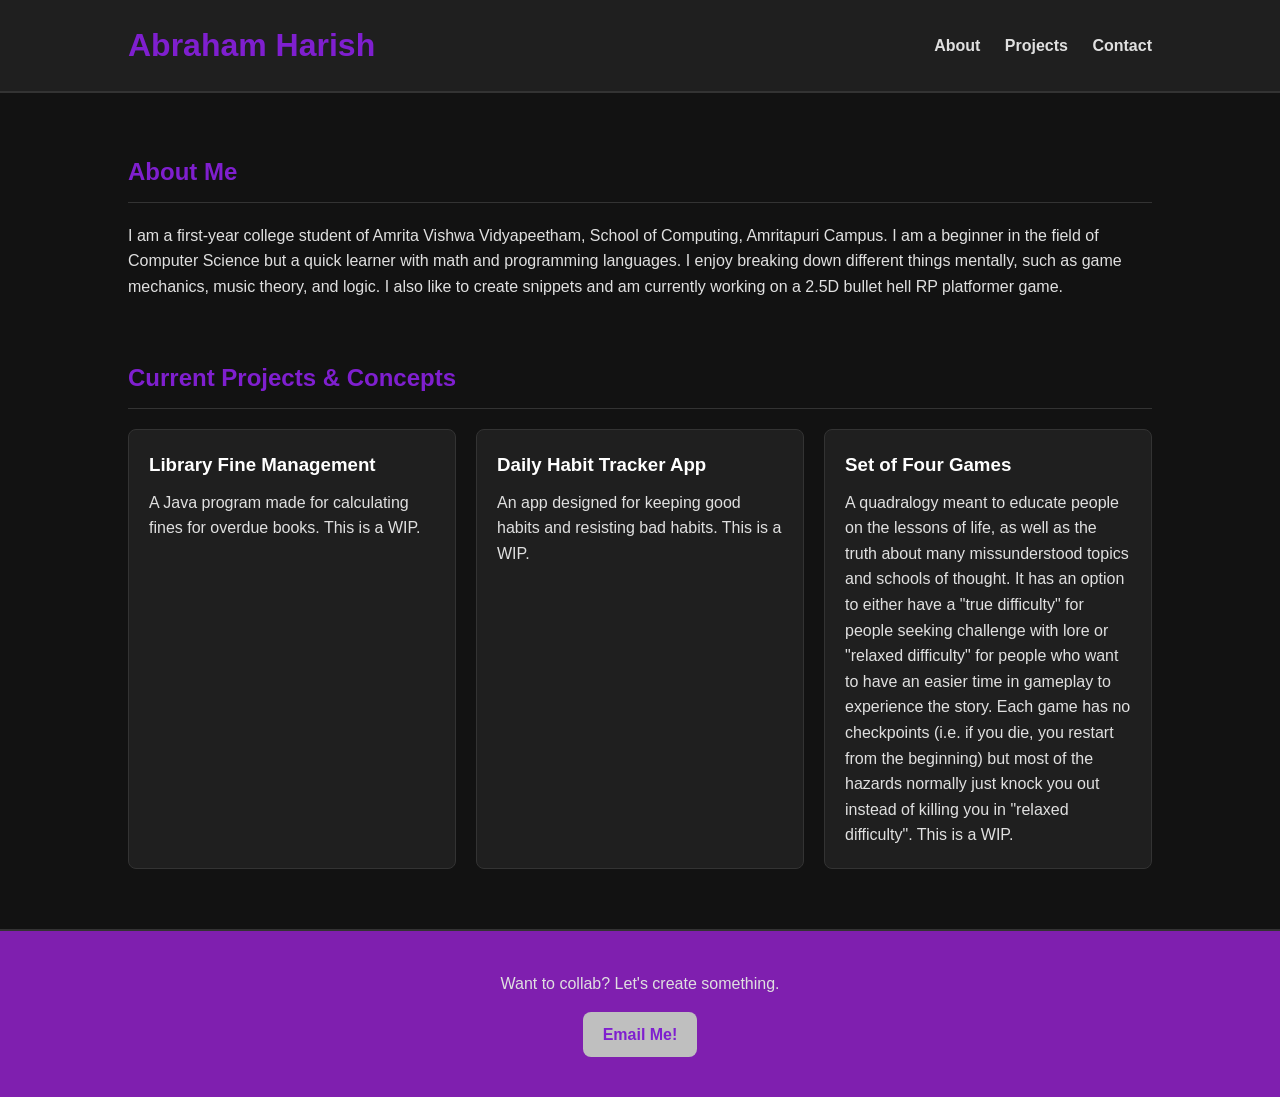
==== index.html @ b6798dc1 "Rename porterfoil.html to index.html to fix an issue, I have renamed my html file to index.html." ====
<!DOCTYPE HTML>
<HTML><head>
<meta charset="UTF-8">
<meta name="viewport" content="width=device-width, initial-scale=2.2">
<title>This is My Portfolio</title> <link rel="stylesheet" href="styler.css">
</head> <body>

<header><div class="nav-container">
<h1>Abraham Harish</h1>
<nav>
<a href="WIP">About</a>
<a href="WIP">Projects</a>
<a href="WIP">Contact</a>
</nav>
</div></header>

<section id="about" class="container">
<h2>About Me</h2>
<p>I am a first-year college student of Amrita Vishwa Vidyapeetham, School of Computing, Amritapuri Campus. I am a beginner in the field of Computer Science but a quick learner with math and programming languages. I enjoy breaking down different things mentally, such as game mechanics, music theory, and logic. I also like to create snippets and am currently working on a 2.5D bullet hell RP platformer game.</p></section>

<section id="projects" class="container">
<h2>Current Projects & Concepts</h2>
<div class="project-grid"> <div class="card">
<h3>Library Fine Management</h3>
<p>A Java program made for calculating fines for overdue books. This is a WIP.</p></div>

<div class="card">
<h3>Daily Habit Tracker App</h3>
<p>An app designed for keeping good habits and resisting bad habits. This is a WIP.</p></div>
            
<div class="card">
<h3>Set of Four Games</h3>
<p>A quadralogy meant to educate people on the lessons of life, as well as the truth about many missunderstood topics and schools of thought. It has an option to either have a "true difficulty" for people seeking challenge with lore or "relaxed difficulty" for people who want to have an easier time in gameplay to experience the story. Each game has no checkpoints (i.e. if you die, you restart from the beginning) but most of the hazards normally just knock you out instead of killing you in "relaxed difficulty". This is a WIP.</p></div>

</div></section>
<footer id="contact">
<p>Want to collab? Let's create something.</p>
<a href="mailto:am.sc.u4cse25008@am.students.amrita.edu" class="button">Email Me!</a></footer>

</body></HTML>
---- styler.css ----
/* this will be loong T-T */

/* universal */
* {
    margin: 0;
    padding: 0;
    box-sizing: border-box;
    font-family: 'Segoe UI', Tahoma, Geneva, Verdana, sans-serif;}

body {
    background-color: #121212;
    color: #e0e0e0;
    line-height: 1.6;}

/* header ; navigation */
header {
    background-color: #1f1f1f;
    padding: 20px 0;
    position: sticky;
    top: 0;
    border-bottom: 2px solid #333;}

.nav-container {
    width: 80%;
    margin: auto;
    display: flex;
    justify-content: space-between;
    align-items: center;}

header h1 {color: #7f1fcf;}

nav a {
    color: #e0e0e0;
    text-decoration: none;
    margin-left: 20px;
    font-weight: bold;
    transition: color 0.3s;}

nav a:hover {color: #7f1fcf;}

/* main content containers */
.container {
    width: 80%;
    margin: 60px auto;}

h2 {
    color: #7f1fcf;
    margin-bottom: 20px;
    border-bottom: 1px solid #333;
    padding-bottom: 10px;}

/* project grid ; cards */
.project-grid {
    display: flex;
    gap: 20px;
    flex-wrap: wrap;}

.card {
    background-color: #1f1f1f;
    padding: 20px;
    border-radius: 8px;
    flex: 1 1 300px;
    border: 1px solid #333;
    transition: transform 0.3s, border-color 0.3s;}

.card:hover {
    transform: translateY(-5px);
    border-color: #7f1fcf;}

.card h3 {
    margin-bottom: 10px;
    color: #ffffff;}

/* teh footer ; buttons */
footer {
    background-color: #7f1faf;
    text-align: center;
    padding: 40px 20px;
    margin-top: 60px;
    border-top: 2px solid #333;}

.button {
    display: inline-block;
    margin-top: 15px;
    padding: 10px 20px;
    background-color: #bfbfbf;
    color: #7f1fcf;
    text-decoration: none;
    font-weight: bold;
    border-radius: 8px;
    transition: background-color 4.20s;}
/* nein, it's not a typo */
.button:hover {background-color: #ffffff;}
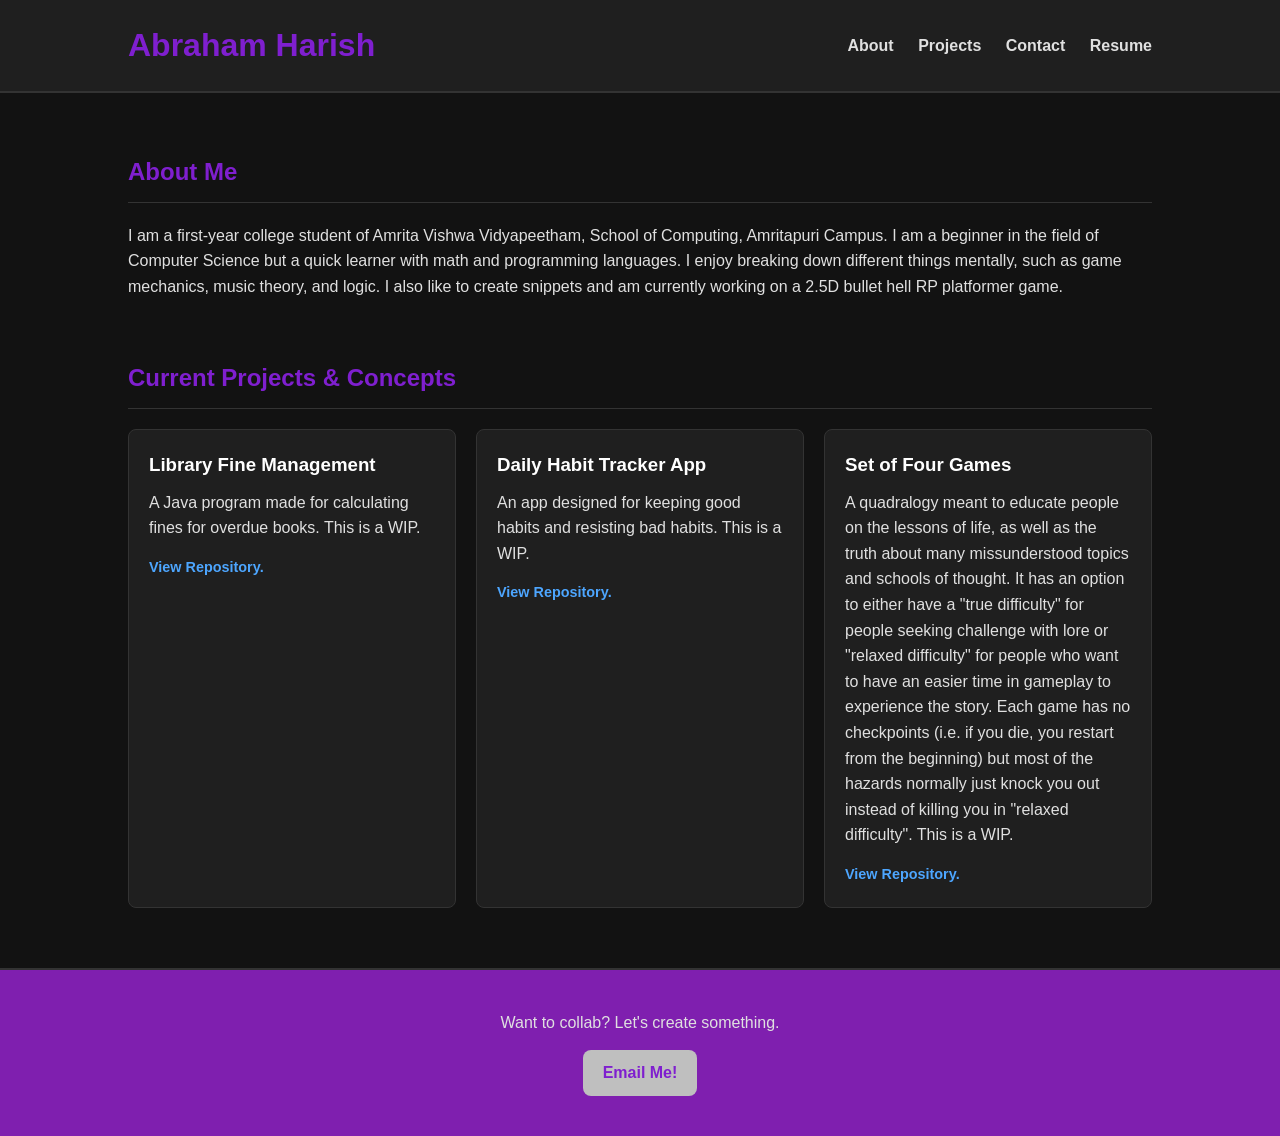
==== commit 0ae0104a: "Updated index.html Final Change Part:2" ====
--- a/index.html
+++ b/index.html
@@ -8,9 +8,10 @@
 <header><div class="nav-container">
 <h1>Abraham Harish</h1>
 <nav>
-<a href="WIP">About</a>
-<a href="WIP">Projects</a>
-<a href="WIP">Contact</a>
+<a href="about">About</a>
+<a href="projects">Projects</a>
+<a href="contact">Contact</a>
+<a href="resume.html">Resume</a>
 </nav>
 </div></header>
 
@@ -22,15 +23,18 @@
 <h2>Current Projects & Concepts</h2>
 <div class="project-grid"> <div class="card">
 <h3>Library Fine Management</h3>
-<p>A Java program made for calculating fines for overdue books. This is a WIP.</p></div>
+<p>A Java program made for calculating fines for overdue books. This is a WIP.</p>
+<a href="https://github.com" target="_blank" class="card-link">View Repository.</a></div>
 
 <div class="card">
 <h3>Daily Habit Tracker App</h3>
-<p>An app designed for keeping good habits and resisting bad habits. This is a WIP.</p></div>
+<p>An app designed for keeping good habits and resisting bad habits. This is a WIP.</p>
+<a href="https://github.com" target="_blank" class="card-link">View Repository.</a></div>
             
 <div class="card">
 <h3>Set of Four Games</h3>
-<p>A quadralogy meant to educate people on the lessons of life, as well as the truth about many missunderstood topics and schools of thought. It has an option to either have a "true difficulty" for people seeking challenge with lore or "relaxed difficulty" for people who want to have an easier time in gameplay to experience the story. Each game has no checkpoints (i.e. if you die, you restart from the beginning) but most of the hazards normally just knock you out instead of killing you in "relaxed difficulty". This is a WIP.</p></div>
+<p>A quadralogy meant to educate people on the lessons of life, as well as the truth about many missunderstood topics and schools of thought. It has an option to either have a "true difficulty" for people seeking challenge with lore or "relaxed difficulty" for people who want to have an easier time in gameplay to experience the story. Each game has no checkpoints (i.e. if you die, you restart from the beginning) but most of the hazards normally just knock you out instead of killing you in "relaxed difficulty". This is a WIP.</p>
+<a href="https://github.com" target="_blank" class="card-link">View Repository.</a></div>
 
 </div></section>
 <footer id="contact">
--- a/styler.css
+++ b/styler.css
@@ -1,5 +1,3 @@
-/* this will be loong T-T */
-
 /* universal */
 * {
     margin: 0;
@@ -90,4 +88,25 @@
     border-radius: 8px;
     transition: background-color 4.20s;}
 /* nein, it's not a typo */
-.button:hover {background-color: #ffffff;}+.button:hover {background-color: #ffffff;}
+
+.card-link {
+display: inline-block;
+margin-top: 15px;
+color: #4da6ff;
+text-decoration: none;
+font-weight: bold;
+font-size: 0.9em;
+transition: color 0.3s;}
+
+.card-link:hover {
+color: #ffffff;
+text-decoration: underline;}
+
+@keyframes fadeInUp {
+    from {
+    opacity: 0;
+    transform: translateY(30px);}
+    to {
+    opacity: 1;
+    transform: translateY(0);} }
